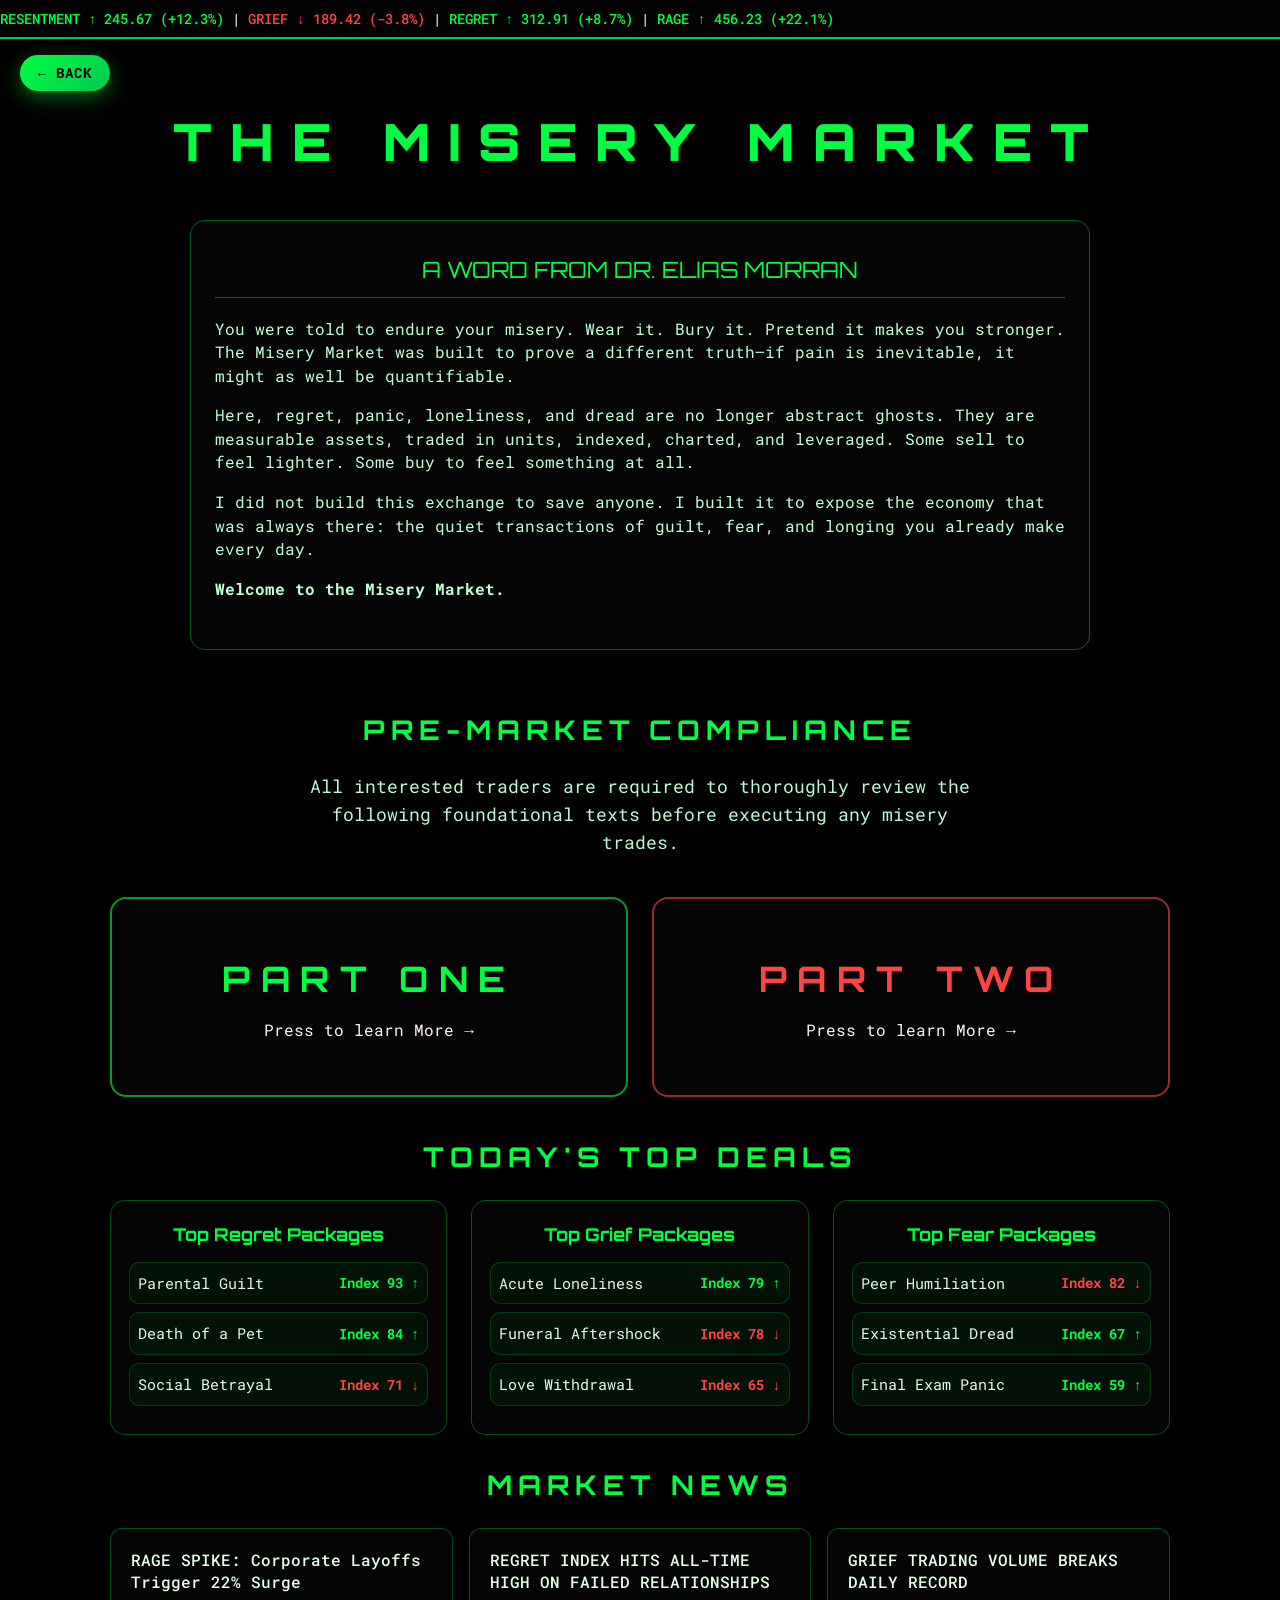
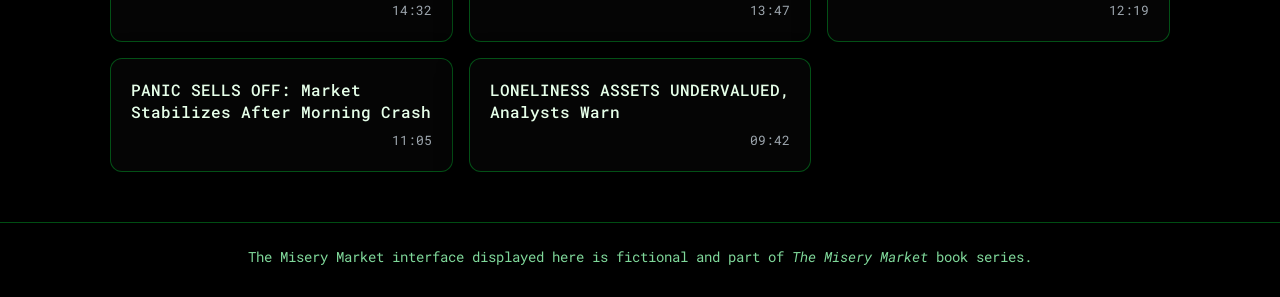
==== misery-market.html @ 1546af79 "Add files via upload" ====
<!DOCTYPE html>
<html lang="en">
<head>
  <meta charset="UTF-8">
  <meta name="viewport" content="width=device-width, initial-scale=1">
  <title>The Misery Market - Gourab Koley</title>
  <link rel="stylesheet" href="misery-styles.css">
</head>
<body>
  <div class="ticker-bar">
    <div class="ticker">
      <span class="tick up">RESENTMENT ↑ 245.67 (+12.3%)</span> |
      <span class="tick down">GRIEF ↓ 189.42 (-3.8%)</span> |
      <span class="tick up">REGRET ↑ 312.91 (+8.7%)</span> |
      <span class="tick up">RAGE ↑ 456.23 (+22.1%)</span>
    </div>
  </div>

  <header class="mm-header">
  <div class="mm-top-row">
    <a href="index.html" class="mm-back">← Back</a>
  </div>
  <h1 class="mm-title">THE MISERY MARKET</h1>
</header>


  <main>
     <section class="blurb-terminal">
      <div class="terminal-header">A WORD FROM DR. ELIAS MORRAN</div>
      <div class="terminal-content">
        <p>
          You were told to endure your misery. Wear it. Bury it. Pretend it makes you stronger.
          The Misery Market was built to prove a different truth—if pain is inevitable, it might as well be quantifiable.
        </p>
        <p>
          Here, regret, panic, loneliness, and dread are no longer abstract ghosts. They are measurable assets,
          traded in units, indexed, charted, and leveraged. Some sell to feel lighter. Some buy to feel something at all.
        </p>
        <p>
          I did not build this exchange to save anyone. I built it to expose the economy that was always there:
          the quiet transactions of guilt, fear, and longing you already make every day.
        </p>
        <p><strong>Welcome to the Misery Market.</strong></p>
      </div>
    </section>
<section class="compliance-section">
  <h2 class="section-title">PRE-MARKET COMPLIANCE</h2>
  <p class="compliance-subtitle">All interested traders are required to thoroughly review the following foundational texts before executing any misery trades.</p>
  </div>
    </section>
<section class="book-links">
  <div class="book-link-grid">
    <a href="misery-part1.html" class="book-link-card part1">
      <h3>PART ONE</h3>
      <span>Press to learn More →</span>
    </a>
    <a href="misery-part2.html" class="book-link-card part2">
      <h3>PART TWO</h3>
      <span>Press to learn More →</span>
    </a>
  </div>
</section>
        <section class="packages-section">
      <h2 class="packages-title">TODAY'S TOP DEALS</h2>

      <div class="packages-grid">
        <div class="packages-column">
          <h3>Top Regret Packages</h3>
          <ul class="package-list">
            <li>
              <span class="pkg-name">Parental Guilt</span>
              <span class="pkg-index up">Index 93 ↑</span>
            </li>
            <li>
              <span class="pkg-name">Death of a Pet</span>
              <span class="pkg-index up">Index 84 ↑</span>
            </li>
            <li>
              <span class="pkg-name">Social Betrayal</span>
              <span class="pkg-index down">Index 71 ↓</span>
            </li>
          </ul>
        </div>

        <div class="packages-column">
          <h3>Top Grief Packages</h3>
          <ul class="package-list">
            <li>
              <span class="pkg-name">Acute Loneliness</span>
              <span class="pkg-index up">Index 79 ↑</span>
            </li>
            <li>
              <span class="pkg-name">Funeral Aftershock</span>
              <span class="pkg-index down">Index 78 ↓</span>
            </li>
            <li>
              <span class="pkg-name">Love Withdrawal</span>
              <span class="pkg-index down">Index 65 ↓</span>
            </li>
          </ul>
        </div>

        <div class="packages-column">
          <h3>Top Fear Packages</h3>
          <ul class="package-list">
            <li>
              <span class="pkg-name">Peer Humiliation</span>
              <span class="pkg-index down">Index 82 ↓</span>
            </li>
            <li>
              <span class="pkg-name">Existential Dread</span>
              <span class="pkg-index up">Index 67 ↑</span>
            </li>
            <li>
              <span class="pkg-name">Final Exam Panic</span>
              <span class="pkg-index up">Index 59 ↑</span>
            </li>
          </ul>
        </div>
      </div>
    </section>
    <!-- NEW NEWS SECTION -->
    <section class="news-section">
      <h2 class="section-title">MARKET NEWS</h2>
      <div class="news-grid">
        <div class="news-card">
          <div class="news-headline">RAGE SPIKE: Corporate Layoffs Trigger 22% Surge</div>
          <div class="news-time">14:32</div>
        </div>
        <div class="news-card">
          <div class="news-headline">REGRET INDEX HITS ALL-TIME HIGH ON FAILED RELATIONSHIPS</div>
          <div class="news-time">13:47</div>
        </div>
        <div class="news-card">
          <div class="news-headline">GRIEF TRADING VOLUME BREAKS DAILY RECORD</div>
          <div class="news-time">12:19</div>
        </div>
        <div class="news-card">
          <div class="news-headline">PANIC SELLS OFF: Market Stabilizes After Morning Crash</div>
          <div class="news-time">11:05</div>
        </div>
        <div class="news-card">
          <div class="news-headline">LONELINESS ASSETS UNDERVALUED, Analysts Warn</div>
          <div class="news-time">09:42</div>
        </div>
      </div>
    </section>
          </div>
    </section>
   </div>
  
</section>
  </main>

  <footer>
    <p>The Misery Market interface displayed here is fictional and part of <em>The Misery Market</em> book series.</p>
  </footer>
</body>
</html>
---- misery-styles.css ----
@import url('https://fonts.googleapis.com/css2?family=Orbitron:wght@400;700;900&family=Roboto+Mono:wght@300;400;500&display=swap');
* { box-sizing: border-box; margin: 0; padding: 0; }
body { font-family: 'Roboto Mono', monospace; background: #000000; color: #e6ffe9; overflow-x: hidden; line-height: 1.5; }

/* Ticker bar */

.ticker-bar {
  background: #020202;
  border-bottom: 2px solid #00c853;
  padding: 8px 0;
  font-size: 14px;
  font-weight: 500;
  overflow: hidden;
  white-space: nowrap;
}

.ticker {
  animation: scroll 25s linear infinite;
  display: inline-flex;
  gap: 8px;
}

.tick.up {
  color: #00ff41; /* green for up */
}

.tick.down {
  color: #ff4444; /* red for down */
}

@keyframes scroll {
  0% { transform: translateX(100%); }
  100% { transform: translateX(-100%); }
}

/* Header with logo */

.mm-header {
  padding: 16px 20px 0 20px;
}

/* top row: back + logo on left */
.mm-top-row {
  display: flex;
  align-items: center;
  gap: 16px;
}

.mm-back {
  display: inline-block;
  background: linear-gradient(135deg, #00ff41, #00c853);
  color: #000000;
  text-decoration: none;
  padding: 8px 18px;
  font-size: 0.85rem;
  font-weight: 700;
  border-radius: 999px;
  cursor: pointer;
  letter-spacing: 1px;
  text-transform: uppercase;
  box-shadow: 0 6px 20px rgba(0, 255, 65, 0.4);
  transition: all 0.2s ease;
}

.mm-back:hover {
  transform: translateY(-2px);
  box-shadow: 0 10px 28px rgba(0, 255, 65, 0.7);
}

/* big centered title spanning the page */
.mm-title {
  margin-top: 12px;
  text-align: center;
  font-family: 'Orbitron', monospace;
  font-size: 3.2rem;
  font-weight: 900;
  color: #00ff41;
  letter-spacing: 0.35em;
  text-transform: uppercase;
}

/* Market stats */

.market-stats {
  display: flex;
  justify-content: center;
  gap: 40px;
  padding: 30px 20px;
  background: #020202;
  margin: 0 20px;
  border-radius: 12px;
  border: 1px solid rgba(0, 255, 65, 0.4);
}

.stat {
  text-align: center;
}

.stat .label {
  font-size: 12px;
  color: #9fa8b0;
  display: block;
}

.stat .value {
  font-size: 22px;
  font-weight: 700;
}

.stat .value.up {
  color: #00ff41;
}

.stat .value.down {
  color: #ff4444;
}


.cover-price {
  font-size: 0.9rem;
  margin-bottom: 8px;
  color: #bdf7d4;
}

.cover-price .price.up {
  color: #00ff41;
  font-weight: 700;
}

/* main trade button style, reused */

.make-trade-btn {
  display: inline-block;
  background: linear-gradient(135deg, #00ff41, #00c853);
  color: #000000;
  text-decoration: none;
  padding: 16px 34px;
  font-size: 1.1em;
  font-weight: 700;
  border-radius: 999px;
  cursor: pointer;
  text-transform: uppercase;
  letter-spacing: 2px;
  box-shadow: 0 10px 35px rgba(0, 255, 65, 0.45);
  transition: all 0.25s ease;
  width: 100%;
  text-align: center;
}

.make-trade-btn:hover {
  transform: translateY(-4px);
  box-shadow: 0 18px 55px rgba(0, 255, 65, 0.7);
}

/* smaller button version under each cover */

.small-trade-btn {
  margin-top: 2px;
  width: auto;
  padding-inline: 22px;
  font-size: 0.9rem;
}


/* Packages section */

.packages-section {
  max-width: 1100px;
  margin: 40px auto 30px auto;
  padding: 0 20px;
}

.packages-title {
  font-family: 'Orbitron', monospace;
  font-size: 1.7rem;
  color: #00ff41;
  letter-spacing: 0.22em;
  text-transform: uppercase;
  text-align: center;
  margin-bottom: 22px;
}

.packages-grid {
  display: grid;
  grid-template-columns: repeat(3, minmax(0, 1fr));
  gap: 24px;
  margin: 0 auto;
}

.packages-column {
  background: #050505;
  border-radius: 15px;
  border: 1px solid rgba(0, 255, 65, 0.3);
  padding: 20px 18px;
  box-shadow: 0 10px 30px rgba(0, 0, 0, 0.8);
}

.packages-column h3 {
  font-family: 'Orbitron', monospace;
  font-size: 1.1em;
  color: #00ff41;
  text-align: center;
  margin-bottom: 14px;
}

.package-list {
  list-style: none;
}

.package-list li {
  display: flex;
  justify-content: space-between;
  align-items: center;
  padding: 9px 8px;
  margin-bottom: 8px;
  background: rgba(0, 255, 65, 0.05);
  border-radius: 10px;
  border: 1px solid rgba(0, 255, 65, 0.18);
}

.pkg-name {
  font-size: 0.95em;
  color: #e6ffe9;
}

.pkg-index {
  font-size: 0.9em;
  font-weight: 700;
}

.pkg-index.up {
  color: #00ff41;
}

.pkg-index.down {
  color: #ff4444;
}

/* Morran message */

.blurb-terminal {
  max-width: 900px;
  margin: 40px auto 50px auto;
  padding: 32px 24px;
  background: #050505;
  border: 1px solid rgba(0, 255, 65, 0.35);
  border-radius: 15px;
  box-shadow: 0 12px 32px rgba(0, 0, 0, 0.85);
}

.terminal-header {
  font-family: 'Orbitron', monospace;
  font-size: 1.4em;
  color: #00ff41;
  text-align: center;
  margin-bottom: 20px;
  padding-bottom: 10px;
  border-bottom: 1px solid rgba(0, 255, 65, 0.4);
}

.terminal-content p {
  font-size: 0.98em;
  margin-bottom: 16px;
  color: #c2ffd5;
}

/* Footer */

footer {
  text-align: center;
  padding: 24px 20px 30px 20px;
  color: #7fd89a;
  font-size: 0.85rem;
  border-top: 1px solid rgba(0, 255, 65, 0.3);
}
/* News Section */
.news-section {
  max-width: 1100px;
  margin: 30px auto 50px auto;
  padding: 0 20px;
}

.sectors-section {
  max-width: 1100px;
  margin: 30px auto 50px auto;
  padding: 0 20px;
}

.book-links { max-width: 1100px; margin: 40px auto; padding: 0 20px; }
.book-link-grid { display: grid; grid-template-columns: 1fr 1fr; gap: 24px; }
.book-link-card { 
  background: #050505; 
  border: 2px solid rgba(0, 255, 65, 0.4); 
  border-radius: 16px; 
  padding: 40px 24px; 
  text-align: center; 
  text-decoration: none; 
  transition: all 0.3s ease;
  height: 200px; display: flex; flex-direction: column; justify-content: center;
}
.book-link-card:hover { 
  border-color: #00ff41; 
  box-shadow: 0 20px 50px rgba(0, 255, 65, 0.3); 
  transform: translateY(-8px);
}
.book-link-card h3 { 
  font-family: 'Orbitron', monospace; 
  font-size: 2.2rem; 
  color: #00ff41; 
  margin: 0 0 12px 0; 
  letter-spacing: 0.3em;
}
.book-link-card.part1 { border-color: rgba(0, 255, 65, 0.6); }
.book-link-card.part2 { border-color: rgba(255, 68, 68, 0.6); }
.book-link-card.part2 h3 { color: #ff4444; }
@media (max-width: 700px) { .book-link-grid { grid-template-columns: 1fr; } }

.section-title {
  font-family: 'Orbitron', monospace;
  font-size: 1.7rem;
  color: #00ff41;
  letter-spacing: 0.22em;
  text-transform: uppercase;
  text-align: center;
  margin-bottom: 22px;
}

.news-grid, .sectors-grid {
  display: grid;
  grid-template-columns: repeat(auto-fit, minmax(300px, 1fr));
  gap: 16px;
  margin: 0 auto;
}

.news-card, .sector-card {
  background: #050505;
  border: 1px solid rgba(0, 255, 65, 0.3);
  border-radius: 12px;
  padding: 20px;
  box-shadow: 0 10px 30px rgba(0, 0, 0, 0.8);
  transition: all 0.2s ease;
  height: 100%;
  display: flex;
  flex-direction: column;
}

.news-card:hover, .sector-card:hover {
  border-color: rgba(0, 255, 65, 0.6);
  box-shadow: 0 15px 40px rgba(0, 255, 65, 0.2);
  transform: translateY(-2px);
}

.news-headline {
  font-size: 1rem;
  color: #e6ffe9;
  line-height: 1.4;
  margin-bottom: 8px;
  font-weight: 500;
}

.news-time {
  font-size: 0.8rem;
  color: #9fa8b0;
  align-self: flex-end;
}

.sector-name {
  font-family: 'Orbitron', monospace;
  font-size: 1.3rem;
  color: #00ff41;
  text-align: center;
  margin-bottom: 16px;
  letter-spacing: 0.1em;
}

.trader-loading {
  flex: 1;
  display: flex;
  flex-direction: column;
  gap: 12px;
}

.loading-bar {
  height: 6px;
  background: rgba(0, 255, 65, 0.2);
  border-radius: 3px;
  overflow: hidden;
  position: relative;
}

.loading-bar::after {
  content: '';
  position: absolute;
  top: 0;
  left: 0;
  height: 100%;
  width: 85%;
  background: linear-gradient(90deg, #00ff41, #00c853);
  border-radius: 3px;
  animation: load 2s ease-in-out infinite;
}

@keyframes load {
  0% { width: 0%; }
  50% { width: 90%; }
  100% { width: 85%; }
}

.trader-count {
  font-size: 0.95rem;
  color: #bdf7d4;
  text-align: center;
  font-weight: 500;
}

/* Responsive for new sections */
@media (max-width: 900px) {
  .news-grid, .sectors-grid {
    grid-template-columns: 1fr;
    gap: 20px;
  }
  
  .news-section, .sectors-section {
    margin: 20px auto 30px auto;
  }
}

/* Responsive */

@media (max-width: 900px) {
  .market-stats {
    flex-direction: column;
    gap: 16px;
    margin: 20px;
  }

  .cover-section {
    grid-template-columns: 1fr;
    gap: 20px;
  }

  .side-cover {
    max-width: 260px;
  }

  .packages-grid {
    grid-template-columns: 1fr;
  }
}

@media (max-width: 600px) {
  .mm-logo-wrap {
    max-width: 360px;
  }
}

.book-link-card span {
  color: #fdf2f6 !important; /* Bright white/off-white for visibility on dark backgrounds */
}

.compliance-section {
  margin: 60px auto 40px;
  max-width: 900px;
  text-align: center;
}

.compliance-subtitle {
  font-size: 1.1em;
  color: #bdf7d4;
  margin: 20px auto 40px;
  max-width: 700px;
  line-height: 1.6;
}
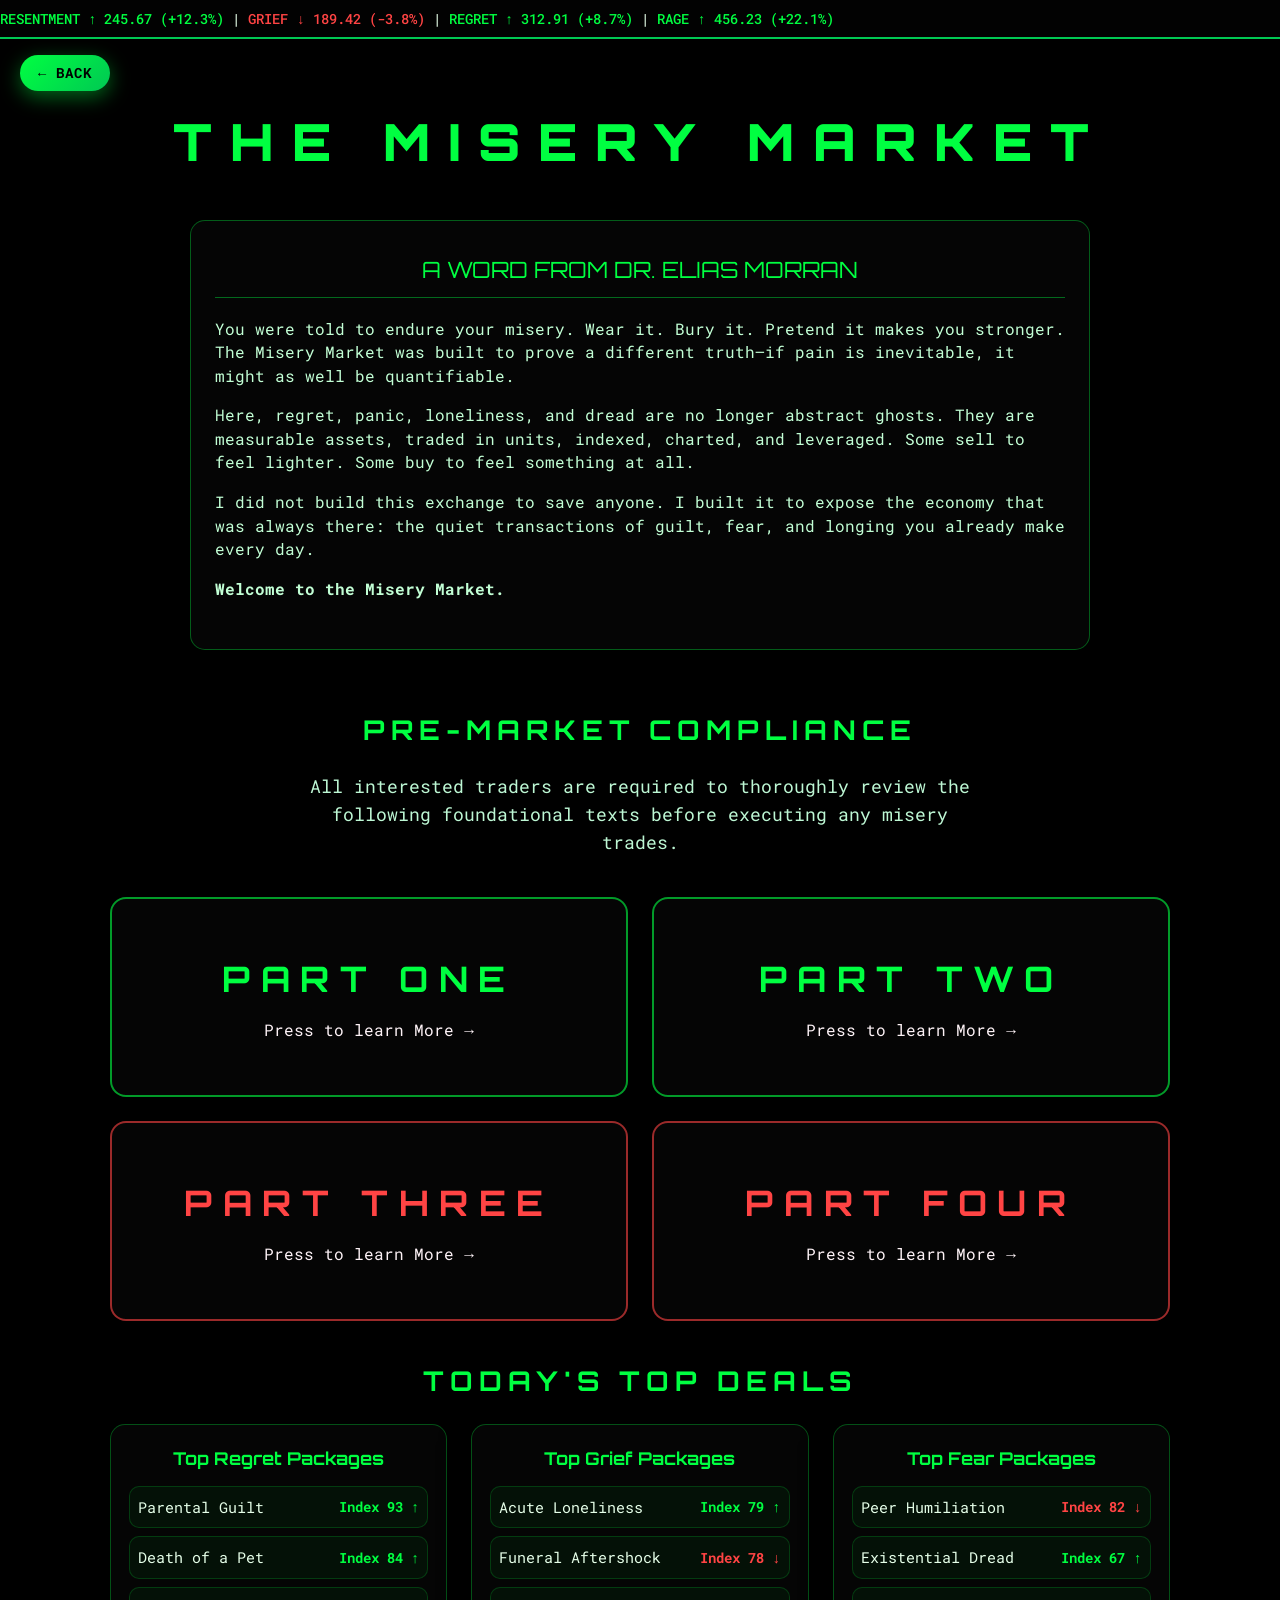
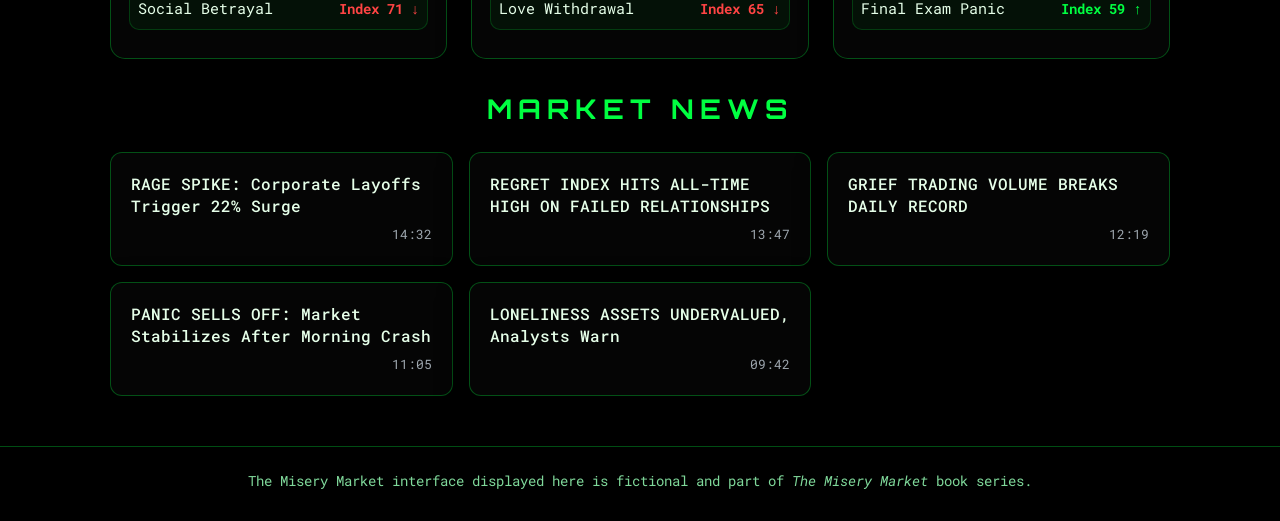
==== commit d22984f2: "Add files via upload" ====
--- a/misery-market.html
+++ b/misery-market.html
@@ -54,8 +54,19 @@
       <h3>PART ONE</h3>
       <span>Press to learn More →</span>
     </a>
-    <a href="misery-part2.html" class="book-link-card part2">
+
+    <a href="misery-part2.html" class="book-link-card part1">
       <h3>PART TWO</h3>
+      <span>Press to learn More →</span>
+    </a>
+
+    <a href="misery-part3.html" class="book-link-card part2">
+      <h3>PART THREE</h3>
+      <span>Press to learn More →</span>
+    </a>
+
+    <a href="misery-part4.html" class="book-link-card part2">
+      <h3>PART FOUR</h3>
       <span>Press to learn More →</span>
     </a>
   </div>
--- a/misery-styles.css
+++ b/misery-styles.css
@@ -470,4 +470,43 @@
   margin: 20px auto 40px;
   max-width: 700px;
   line-height: 1.6;
-}+}
+/* Mobile: Smaller headings + Centered buy button */
+
+/* Misery Market + Part 1/2 pages */
+@media (max-width: 900px) {
+  .mm-title,
+  .page-title {
+    font-size: 2.2rem !important;  /* Smaller headings */
+    letter-spacing: 0.15em !important;
+  }
+  
+  /* Center BUY button */
+  .buy-btn,
+  .make-trade-btn {
+    display: block !important;
+    margin: 20px auto 0 !important;  /* Perfect center */
+    width: fit-content !important;
+  }
+}
+
+/* Phones */
+@media (max-width: 600px) {
+  .mm-title,
+  .page-title {
+    font-size: 1.8rem !important;
+  }
+}
+/* MOBILE: Push MISERY MARKET heading down (match Part 1/2) */
+@media (max-width: 900px) {
+  .mm-title {
+    margin-top: 50px !important;
+    padding-top: 25px !important;
+  }
+}
+
+@media (max-width: 600px) {
+  .mm-title {
+    margin-top: 60px !important;
+  }
+}
